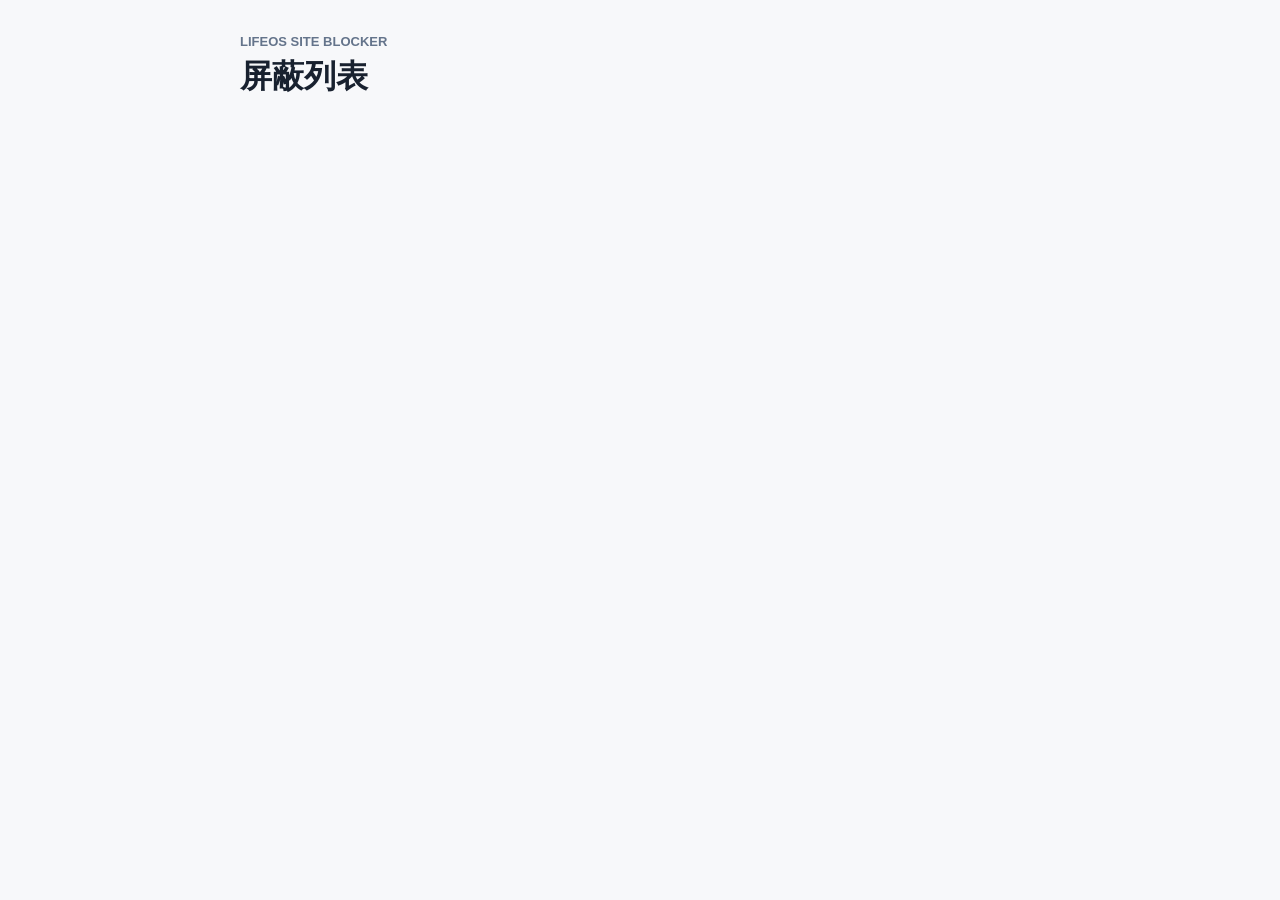
==== extensions/chrome/options/options.html @ fbf6e9e8 "新增网站屏蔽浏览器扩展 创建 extensions 目录并实现 Chrome MV3 网站屏蔽扩展，包含 popup 双视图、DNR 动态规则管理、拦截落地页和屏蔽列表管理页。添加 Firefox m" ====
<!doctype html>
<html lang="zh-CN">
  <head>
    <meta charset="utf-8">
    <meta name="viewport" content="width=device-width, initial-scale=1">
    <title>屏蔽列表</title>
    <link rel="stylesheet" href="options.css">
  </head>
  <body>
    <main class="options-shell">
      <header class="page-header">
        <div>
          <p>LifeOS Site Blocker</p>
          <h1>屏蔽列表</h1>
        </div>
      </header>

      <p id="error-message" class="message error" hidden></p>
      <p id="empty-message" class="message" hidden>当前没有屏蔽任何网站。</p>

      <section id="rules-list" class="rules-list" aria-live="polite"></section>
    </main>

    <template id="rule-template">
      <article class="rule-item">
        <div>
          <h2></h2>
          <p></p>
        </div>
        <button type="button">删除</button>
      </article>
    </template>

    <script src="options.js"></script>
  </body>
</html>
---- extensions/chrome/options/options.css ----
* {
  box-sizing: border-box;
}

body {
  margin: 0;
  color: #18212f;
  background: #f7f8fa;
  font: 15px/1.5 -apple-system, BlinkMacSystemFont, "Segoe UI", sans-serif;
}

.options-shell {
  width: min(840px, 100%);
  margin: 0 auto;
  padding: 32px 20px;
}

.page-header {
  display: flex;
  align-items: end;
  justify-content: space-between;
  margin-bottom: 22px;
}

.page-header p {
  margin: 0 0 6px;
  color: #64748b;
  font-size: 13px;
  font-weight: 700;
  text-transform: uppercase;
}

h1 {
  margin: 0;
  font-size: 32px;
  line-height: 1.15;
}

.message {
  margin: 0;
  padding: 14px 0;
  color: #64748b;
}

.message.error {
  color: #b42318;
}

.rules-list {
  display: grid;
  gap: 10px;
}

.rule-item {
  display: grid;
  grid-template-columns: 1fr auto;
  gap: 16px;
  align-items: center;
  padding: 16px;
  border: 1px solid #d7dee8;
  border-radius: 8px;
  background: #ffffff;
}

.rule-item h2 {
  margin: 0 0 4px;
  overflow-wrap: anywhere;
  font-size: 17px;
}

.rule-item p {
  margin: 0;
  color: #64748b;
}

.rule-item button {
  min-width: 72px;
  min-height: 36px;
  border: 0;
  border-radius: 6px;
  color: #ffffff;
  background: #c2410c;
  cursor: pointer;
  font: inherit;
  font-weight: 700;
}

.rule-item button:disabled {
  cursor: not-allowed;
  opacity: 0.55;
}

@media (max-width: 560px) {
  .rule-item {
    grid-template-columns: 1fr;
  }
}
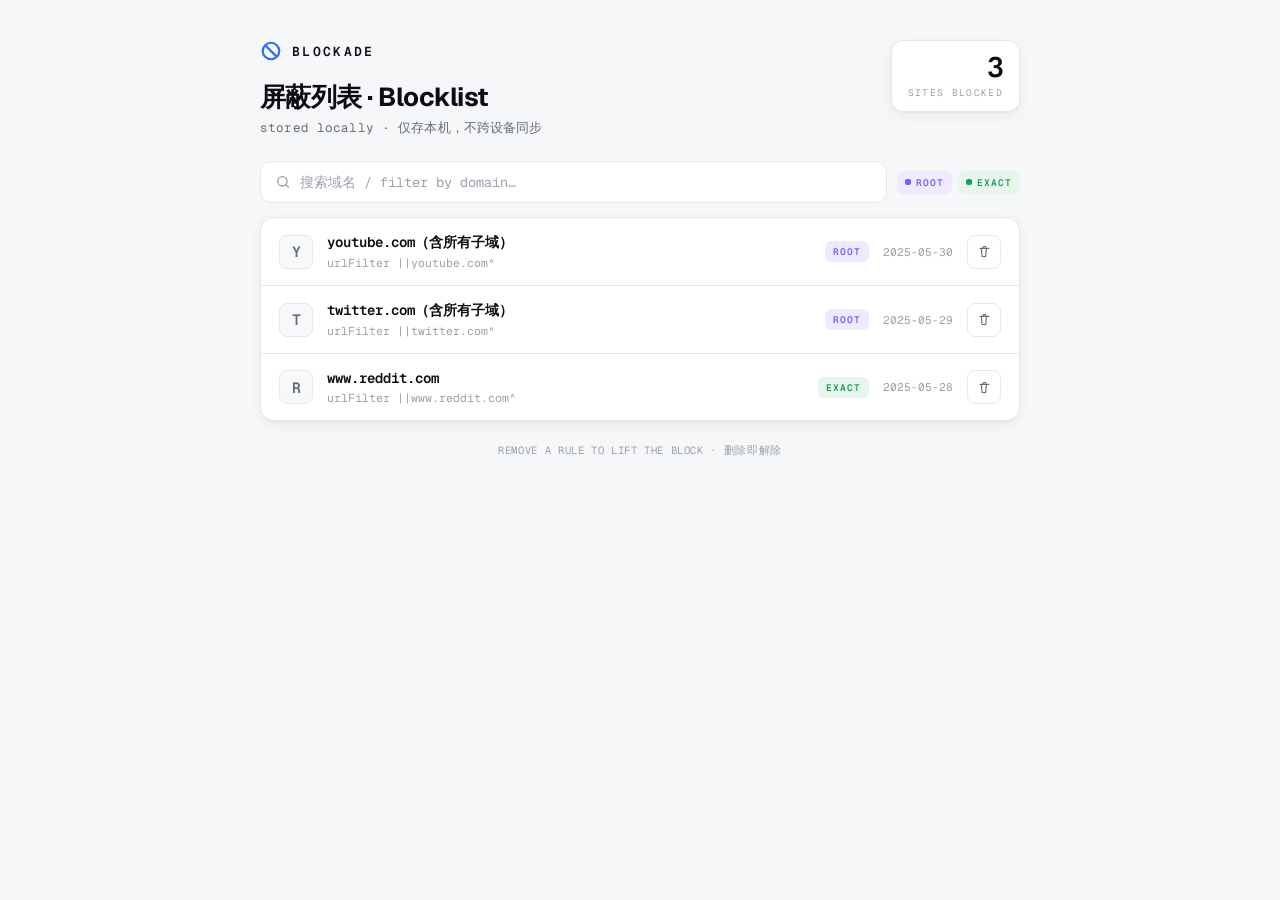
==== commit 6934e33d: "优化 Chrome 屏蔽扩展界面并修复规则同步 重构弹窗、选项页和屏蔽页的交互与展示样式，统一规则列表读取字段。  修复 DNR 动态规则与本地存储不同步导致的规则 ID 冲突问题，新增规则写入前会规" ====
--- a/extensions/chrome/options/options.html
+++ b/extensions/chrome/options/options.html
@@ -1,36 +1,175 @@
-<!doctype html>
+<!DOCTYPE html>
 <html lang="zh-CN">
-  <head>
-    <meta charset="utf-8">
-    <meta name="viewport" content="width=device-width, initial-scale=1">
-    <title>屏蔽列表</title>
-    <link rel="stylesheet" href="options.css">
-  </head>
-  <body>
-    <main class="options-shell">
-      <header class="page-header">
-        <div>
-          <p>LifeOS Site Blocker</p>
-          <h1>屏蔽列表</h1>
-        </div>
-      </header>
+<head>
+<meta charset="UTF-8">
+<meta name="viewport" content="width=device-width, initial-scale=1.0">
+<title>屏蔽列表 · BLOCKADE</title>
+<link rel="preconnect" href="https://fonts.googleapis.com">
+<link rel="preconnect" href="https://fonts.gstatic.com" crossorigin>
+<link href="https://fonts.googleapis.com/css2?family=Geist:wght@400;500;600;700&family=Geist+Mono:wght@400;500;600&display=swap" rel="stylesheet">
+<style>
+:root{
+  color-scheme: light dark;
+  --bg:#f6f7f9; --surface:#ffffff; --surface-2:#f7f8fa;
+  --border:#e6e8ec; --border-strong:#d4d8de;
+  --text:#0b0d12; --muted:#656b76; --faint:#9aa0aa;
+  --accent:#2f6df6; --accent-ink:#ffffff; --accent-soft:#eaf1fe;
+  --danger:#e5484d; --danger-ink:#ffffff; --danger-soft:#fdecec;
+  --root:#7b5cff; --root-soft:#efeaff;
+  --exact:#1f9d57; --exact-soft:#e6f6ed;
+  --mono:"Geist Mono",ui-monospace,"SF Mono",Menlo,monospace;
+  --sans:"Geist",-apple-system,system-ui,"Segoe UI",sans-serif;
+  --shadow:0 1px 2px rgba(10,13,18,.04),0 4px 16px rgba(10,13,18,.05);
+}
+@media (prefers-color-scheme: dark){
+  :root{
+    --bg:#070809; --surface:#121317; --surface-2:#1a1c21;
+    --border:#24262d; --border-strong:#33363f;
+    --text:#f1f2f4; --muted:#9097a1; --faint:#5d636d;
+    --accent:#4d8bff; --accent-ink:#06101f; --accent-soft:#15263f;
+    --danger:#ff5c61; --danger-ink:#1a0608; --danger-soft:#2a1416;
+    --root:#a48bff; --root-soft:#221b3d;
+    --exact:#3ad07e; --exact-soft:#0f2a1c;
+    --shadow:0 1px 2px rgba(0,0,0,.5),0 8px 24px rgba(0,0,0,.4);
+  }
+}
+*{box-sizing:border-box;margin:0;padding:0}
+body{
+  font-family:var(--sans);background:var(--bg);color:var(--text);
+  -webkit-font-smoothing:antialiased;min-height:100vh;padding:40px 24px 80px;
+}
+.wrap{max-width:760px;margin:0 auto}
 
-      <p id="error-message" class="message error" hidden></p>
-      <p id="empty-message" class="message" hidden>当前没有屏蔽任何网站。</p>
+/* header */
+.head{display:flex;align-items:flex-start;justify-content:space-between;gap:16px;margin-bottom:6px}
+.brand{display:flex;align-items:center;gap:10px}
+.brand .word{font-family:var(--mono);font-weight:600;font-size:13px;letter-spacing:.18em}
+h1{font-size:26px;font-weight:700;letter-spacing:-.02em;margin:18px 0 4px}
+.tagline{font-family:var(--mono);font-size:12.5px;color:var(--muted);letter-spacing:.01em}
+.stat{
+  text-align:right;flex:0 0 auto;border:1px solid var(--border);border-radius:12px;
+  background:var(--surface);padding:12px 16px;box-shadow:var(--shadow);
+}
+.stat .n{font-family:var(--mono);font-size:28px;font-weight:600;line-height:1;letter-spacing:-.02em}
+.stat .l{font-family:var(--mono);font-size:9.5px;letter-spacing:.14em;text-transform:uppercase;color:var(--faint);margin-top:5px}
 
-      <section id="rules-list" class="rules-list" aria-live="polite"></section>
-    </main>
+/* toolbar */
+.toolbar{display:flex;align-items:center;gap:10px;margin:24px 0 14px}
+.search{
+  flex:1;display:flex;align-items:center;gap:9px;height:42px;padding:0 14px;
+  background:var(--surface);border:1px solid var(--border);border-radius:11px;
+  transition:border-color .12s,box-shadow .12s;
+}
+.search:focus-within{border-color:var(--accent);box-shadow:0 0 0 3px color-mix(in srgb,var(--accent) 16%,transparent)}
+.search svg{width:16px;height:16px;color:var(--faint);flex:0 0 auto}
+.search input{
+  border:none;background:none;outline:none;width:100%;color:var(--text);
+  font-family:var(--mono);font-size:13.5px;
+}
+.search input::placeholder{color:var(--faint)}
+.legend{display:flex;gap:6px}
+.lg{font-family:var(--mono);font-size:9.5px;font-weight:600;letter-spacing:.1em;padding:5px 8px;border-radius:6px;display:inline-flex;align-items:center;gap:5px}
+.lg::before{content:"";width:6px;height:6px;border-radius:2px}
+.lg.root{color:var(--root);background:var(--root-soft)} .lg.root::before{background:var(--root)}
+.lg.exact{color:var(--exact);background:var(--exact-soft)} .lg.exact::before{background:var(--exact)}
 
-    <template id="rule-template">
-      <article class="rule-item">
-        <div>
-          <h2></h2>
-          <p></p>
-        </div>
-        <button type="button">删除</button>
-      </article>
-    </template>
+/* list */
+.list{display:flex;flex-direction:column;border:1px solid var(--border);border-radius:14px;overflow:hidden;background:var(--surface);box-shadow:var(--shadow)}
+.item{
+  display:grid;grid-template-columns:auto 1fr auto auto;align-items:center;gap:14px;
+  padding:15px 18px;border-bottom:1px solid var(--border);transition:background .1s;
+}
+.item:last-child{border-bottom:none}
+.item:hover{background:var(--surface-2)}
+.fav{
+  width:34px;height:34px;flex:0 0 34px;border-radius:8px;
+  display:flex;align-items:center;justify-content:center;
+  font-family:var(--mono);font-weight:600;font-size:15px;text-transform:uppercase;
+  background:var(--surface-2);border:1px solid var(--border);color:var(--muted);
+}
+.meta{min-width:0}
+.dname{font-family:var(--mono);font-size:14px;font-weight:600;white-space:nowrap;overflow:hidden;text-overflow:ellipsis}
+.pat{font-family:var(--mono);font-size:11.5px;color:var(--faint);margin-top:3px;white-space:nowrap;overflow:hidden;text-overflow:ellipsis}
+.scope{
+  font-family:var(--mono);font-size:9.5px;font-weight:600;letter-spacing:.1em;
+  padding:4px 8px;border-radius:6px;white-space:nowrap;
+}
+.scope.root{color:var(--root);background:var(--root-soft)}
+.scope.exact{color:var(--exact);background:var(--exact-soft)}
+.added{font-family:var(--mono);font-size:11px;color:var(--faint);text-align:right;white-space:nowrap;display:none}
+@media(min-width:620px){.added{display:block}.item{grid-template-columns:auto 1fr auto auto auto}}
+.del{
+  width:34px;height:34px;border-radius:8px;border:1px solid var(--border);
+  background:var(--surface);color:var(--muted);cursor:pointer;
+  display:flex;align-items:center;justify-content:center;transition:all .12s;flex:0 0 auto;
+}
+.del:hover{background:var(--danger-soft);border-color:transparent;color:var(--danger)}
+.del svg{width:15px;height:15px}
 
-    <script src="options.js"></script>
-  </body>
+/* empty */
+.empty{
+  text-align:center;padding:64px 24px;border:1px dashed var(--border-strong);border-radius:14px;
+  background:var(--surface);
+}
+.empty .seal{width:54px;height:54px;margin:0 auto 16px;opacity:.5}
+.empty h2{font-size:17px;font-weight:600;margin-bottom:6px}
+.empty p{font-family:var(--mono);font-size:12.5px;color:var(--muted);line-height:1.6;max-width:340px;margin:0 auto}
+.empty code{background:var(--surface-2);border:1px solid var(--border);border-radius:5px;padding:1px 6px}
+
+.error{
+  margin:0 0 14px;padding:10px 12px;border-radius:9px;
+  background:var(--danger-soft);color:var(--danger);
+  font-family:var(--mono);font-size:12px;letter-spacing:.01em;
+}
+
+.foot{margin-top:22px;text-align:center;font-family:var(--mono);font-size:10.5px;letter-spacing:.06em;color:var(--faint);text-transform:uppercase}
+[hidden]{display:none!important}
+</style>
+</head>
+<body>
+<div class="wrap">
+  <div class="head">
+    <div>
+      <div class="brand">
+        <svg width="22" height="22" viewBox="0 0 24 24" fill="none" aria-hidden="true">
+          <circle cx="12" cy="12" r="9" stroke="var(--accent)" stroke-width="2.4"/>
+          <line x1="5.6" y1="5.6" x2="18.4" y2="18.4" stroke="var(--accent)" stroke-width="2.4"/>
+        </svg>
+        <span class="word">BLOCKADE</span>
+      </div>
+      <h1>屏蔽列表 · Blocklist</h1>
+      <div class="tagline">stored locally · 仅存本机，不跨设备同步</div>
+    </div>
+    <div class="stat">
+      <div class="n" id="stat-count">0</div>
+      <div class="l">sites blocked</div>
+    </div>
+  </div>
+
+  <div class="toolbar">
+    <label class="search">
+      <svg viewBox="0 0 24 24" fill="none"><circle cx="11" cy="11" r="7" stroke="currentColor" stroke-width="2"/><path d="m20 20-3.5-3.5" stroke="currentColor" stroke-width="2" stroke-linecap="round"/></svg>
+      <input id="search" type="text" placeholder="搜索域名 / filter by domain…" autocomplete="off">
+    </label>
+    <div class="legend">
+      <span class="lg root">ROOT</span>
+      <span class="lg exact">EXACT</span>
+    </div>
+  </div>
+
+  <div class="error" id="error" hidden></div>
+  <div class="list" id="list"></div>
+
+  <div class="empty" id="empty" hidden>
+    <div class="seal">
+      <svg viewBox="0 0 96 96" fill="none"><circle cx="48" cy="48" r="40" stroke="var(--muted)" stroke-width="6"/><line x1="20" y1="20" x2="76" y2="76" stroke="var(--muted)" stroke-width="6" stroke-linecap="round"/></svg>
+    </div>
+    <h2>列表是空的</h2>
+    <p>访问任意网站，点击工具栏的 <code>BLOCKADE</code> 图标即可把它加进来。</p>
+  </div>
+
+  <div class="foot">remove a rule to lift the block · 删除即解除</div>
+</div>
+<script src="options.js"></script>
+</body>
 </html>
